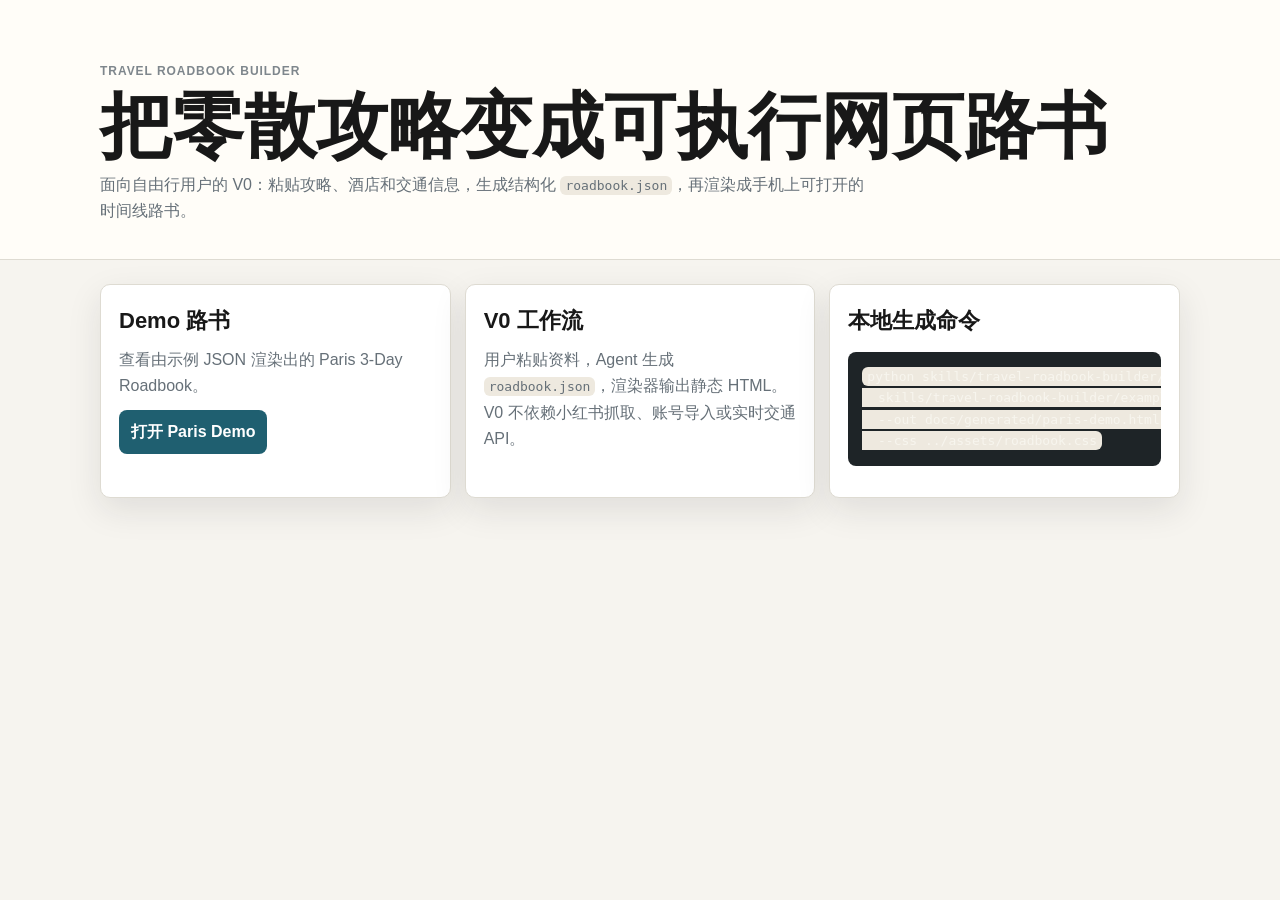
==== docs/index.html @ 4d2e2e79 "Build travel roadbook builder skill and static demo" ====
<!doctype html>
<html lang="zh-CN">
<head>
  <meta charset="utf-8">
  <meta name="viewport" content="width=device-width, initial-scale=1">
  <title>AI Travel Roadbook Builder</title>
  <link rel="stylesheet" href="assets/roadbook.css">
</head>
<body>
  <header class="hero landing-hero">
    <div>
      <p class="eyebrow">Travel Roadbook Builder</p>
      <h1>把零散攻略变成可执行网页路书</h1>
      <p>面向自由行用户的 V0：粘贴攻略、酒店和交通信息，生成结构化 <code>roadbook.json</code>，再渲染成手机上可打开的时间线路书。</p>
    </div>
  </header>
  <main class="landing-grid">
    <section class="landing-card">
      <h2>Demo 路书</h2>
      <p>查看由示例 JSON 渲染出的 Paris 3-Day Roadbook。</p>
      <a href="generated/paris-demo.html">打开 Paris Demo</a>
    </section>
    <section class="landing-card">
      <h2>V0 工作流</h2>
      <p>用户粘贴资料，Agent 生成 <code>roadbook.json</code>，渲染器输出静态 HTML。V0 不依赖小红书抓取、账号导入或实时交通 API。</p>
    </section>
    <section class="landing-card">
      <h2>本地生成命令</h2>
      <pre><code>python skills/travel-roadbook-builder/scripts/render_roadbook.py \
  skills/travel-roadbook-builder/examples/paris-roadbook.json \
  --out docs/generated/paris-demo.html \
  --css ../assets/roadbook.css</code></pre>
    </section>
  </main>
</body>
</html>
---- docs/assets/roadbook.css ----
:root{
  --bg:#f6f4ef;
  --panel:#fff;
  --ink:#181818;
  --muted:#667078;
  --line:#dedbd2;
  --accent:#1f5f70;
  --accent2:#9a5a38;
  --soft:#eef5f3;
  --shadow:0 12px 34px rgba(30,34,38,.10);
}
*{box-sizing:border-box}
body{margin:0;background:var(--bg);color:var(--ink);font-family:-apple-system,BlinkMacSystemFont,"Segoe UI",Arial,"PingFang SC","Microsoft YaHei",sans-serif;line-height:1.65}
a{color:inherit}
.topnav{position:sticky;top:0;z-index:20;display:flex;gap:8px;overflow-x:auto;padding:10px 14px;background:rgba(255,255,255,.92);backdrop-filter:blur(12px);border-bottom:1px solid var(--line)}
.topnav a{white-space:nowrap;text-decoration:none;border:1px solid var(--line);background:#fff;border-radius:999px;padding:7px 11px;font-size:13px;color:#273238;font-weight:700}
.hero{min-height:38vh;display:flex;align-items:end;color:white;background:linear-gradient(120deg,rgba(18,54,62,.94),rgba(154,90,56,.82)),url("https://images.unsplash.com/photo-1502602898657-3e91760cbb34?q=80&w=1800&auto=format&fit=crop");background-size:cover;background-position:center}
.hero>div{width:min(1120px,100%);margin:0 auto;padding:76px 20px 38px}
.eyebrow{text-transform:uppercase;letter-spacing:.08em;font-size:12px;font-weight:800;opacity:.84}
h1{margin:8px 0 10px;font-size:clamp(36px,7vw,72px);line-height:1;letter-spacing:0}
.hero p{max-width:780px;margin:8px 0 0;color:rgba(255,255,255,.9)}
.layout{width:min(1120px,100%);margin:0 auto;display:grid;grid-template-columns:320px 1fr;gap:18px;padding:24px 20px 64px}
.side-panel{position:sticky;top:58px;align-self:start;display:grid;gap:14px}
.summary{display:grid;gap:8px}
.summary div,.info-section,.warnings,.day-card{background:var(--panel);border:1px solid var(--line);border-radius:10px;box-shadow:var(--shadow)}
.summary div{padding:12px 14px}
.summary b{display:block;font-size:16px}
.summary span,.muted,.source{color:var(--muted);font-size:13px}
.info-section,.warnings{padding:14px}
.info-section h2,.warnings h2{margin:0 0 10px;font-size:17px}
.info-grid{display:grid;gap:10px}
.info-card{border-top:1px solid #eee9df;padding-top:10px}
.info-card:first-child{border-top:0;padding-top:0}
.info-card h3{margin:0;font-size:15px}
.info-card p{margin:4px 0}
.warnings ul{margin:0;padding-left:20px;color:var(--muted)}
.days{display:grid;gap:18px}
.day-card{overflow:hidden}
.day-head{padding:20px 22px 14px;border-bottom:1px solid var(--line);background:#fffdf8}
.day-head p{margin:0;color:var(--accent2);font-weight:800}
.day-head h2{margin:4px 0;font-size:26px}
.day-head span{color:var(--muted)}
.timeline{padding:10px 22px 8px}
.stop{display:grid;grid-template-columns:88px 1fr;gap:14px;padding:16px 0;border-bottom:1px dashed var(--line)}
.stop:last-child{border-bottom:0}
.time{font-weight:800;color:var(--accent2);font-size:13px}
.stop-title{display:flex;justify-content:space-between;gap:12px;align-items:start}
.stop h3{margin:0 0 4px;font-size:19px}
.stop p{margin:0 0 8px;color:var(--muted)}
.badges{display:flex;gap:6px;flex-wrap:wrap;justify-content:flex-end}
.badges span{font-size:12px;font-weight:800;color:#173f49;background:var(--soft);border:1px solid #d8e5e2;border-radius:999px;padding:4px 8px;white-space:nowrap}
.badges .must{color:#7b3c1f;background:#fbefe8;border-color:#ecd0c0}
.deadline{color:var(--accent2)!important;font-weight:800}
.fallback{color:#265c45!important}
.stop-links{display:flex;gap:8px;flex-wrap:wrap;margin-top:10px}
.stop-links a{font-size:13px;text-decoration:none;background:#f1f4f4;color:#173f49;border:1px solid #d9e4e6;border-radius:8px;padding:7px 10px;font-weight:700}
.source{margin-top:10px!important}
.landing-hero{min-height:auto;color:var(--ink);background:#fffdf8;border-bottom:1px solid var(--line)}
.landing-hero>div{padding:54px 20px 34px}
.landing-hero p{color:var(--muted)}
.landing-grid{width:min(1120px,100%);margin:0 auto;padding:24px 20px 70px;display:grid;grid-template-columns:repeat(auto-fit,minmax(260px,1fr));gap:14px}
.landing-card{background:var(--panel);border:1px solid var(--line);border-radius:10px;padding:18px;box-shadow:var(--shadow)}
.landing-card h2{margin:0 0 8px;font-size:22px}
.landing-card p{color:var(--muted);margin:0 0 10px}
.landing-card a{display:inline-flex;text-decoration:none;background:var(--accent);color:#fff;border-radius:8px;padding:9px 12px;font-weight:800}
code{background:#eee9df;border-radius:6px;padding:2px 5px}
pre{overflow:auto;background:#1e2427;color:#f7f5ee;border-radius:8px;padding:14px;font-size:13px}
@media(max-width:860px){
  .layout{grid-template-columns:1fr}
  .side-panel{position:relative;top:auto}
  .stop{grid-template-columns:1fr;gap:4px}
  .stop-title{display:block}
  .badges{justify-content:flex-start;margin:6px 0}
}
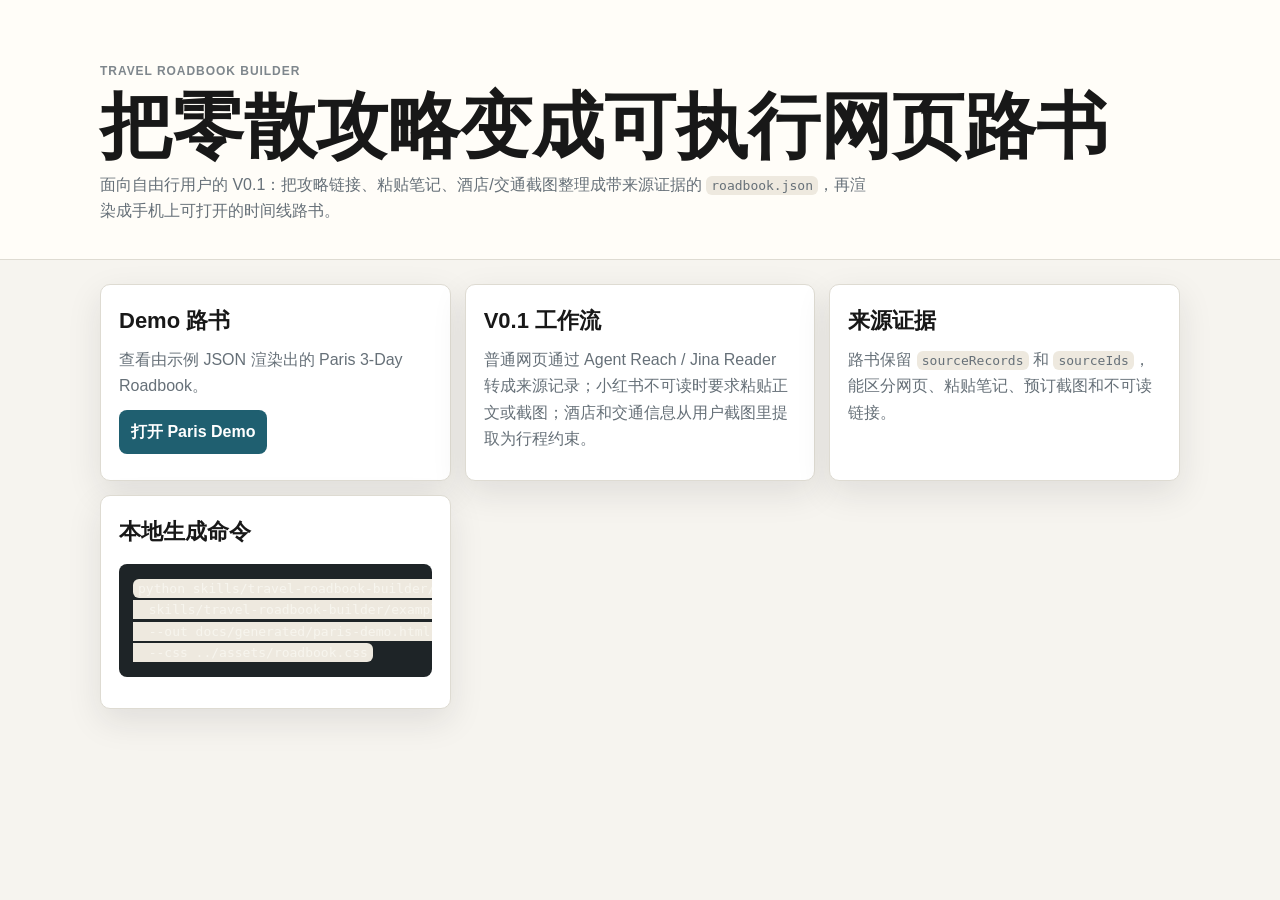
==== commit 9378132f: "feat: add agent reach source intake" ====
--- a/docs/index.html
+++ b/docs/index.html
@@ -11,7 +11,7 @@
     <div>
       <p class="eyebrow">Travel Roadbook Builder</p>
       <h1>把零散攻略变成可执行网页路书</h1>
-      <p>面向自由行用户的 V0：粘贴攻略、酒店和交通信息，生成结构化 <code>roadbook.json</code>，再渲染成手机上可打开的时间线路书。</p>
+      <p>面向自由行用户的 V0.1：把攻略链接、粘贴笔记、酒店/交通截图整理成带来源证据的 <code>roadbook.json</code>，再渲染成手机上可打开的时间线路书。</p>
     </div>
   </header>
   <main class="landing-grid">
@@ -21,8 +21,12 @@
       <a href="generated/paris-demo.html">打开 Paris Demo</a>
     </section>
     <section class="landing-card">
-      <h2>V0 工作流</h2>
-      <p>用户粘贴资料，Agent 生成 <code>roadbook.json</code>，渲染器输出静态 HTML。V0 不依赖小红书抓取、账号导入或实时交通 API。</p>
+      <h2>V0.1 工作流</h2>
+      <p>普通网页通过 Agent Reach / Jina Reader 转成来源记录；小红书不可读时要求粘贴正文或截图；酒店和交通信息从用户截图里提取为行程约束。</p>
+    </section>
+    <section class="landing-card">
+      <h2>来源证据</h2>
+      <p>路书保留 <code>sourceRecords</code> 和 <code>sourceIds</code>，能区分网页、粘贴笔记、预订截图和不可读链接。</p>
     </section>
     <section class="landing-card">
       <h2>本地生成命令</h2>
--- a/docs/assets/roadbook.css
+++ b/docs/assets/roadbook.css
@@ -33,6 +33,11 @@
 .info-card:first-child{border-top:0;padding-top:0}
 .info-card h3{margin:0;font-size:15px}
 .info-card p{margin:4px 0}
+.source-card{border-top:1px solid #eee9df;padding-top:10px}
+.source-card:first-child{border-top:0;padding-top:0}
+.source-card h3{margin:0;font-size:14px;line-height:1.35}
+.source-card p{margin:4px 0;font-size:13px;color:var(--muted)}
+.source-card a{display:inline-flex;margin-top:4px;text-decoration:none;color:#173f49;background:#f1f4f4;border:1px solid #d9e4e6;border-radius:8px;padding:5px 8px;font-size:12px;font-weight:800}
 .warnings ul{margin:0;padding-left:20px;color:var(--muted)}
 .days{display:grid;gap:18px}
 .day-card{overflow:hidden}
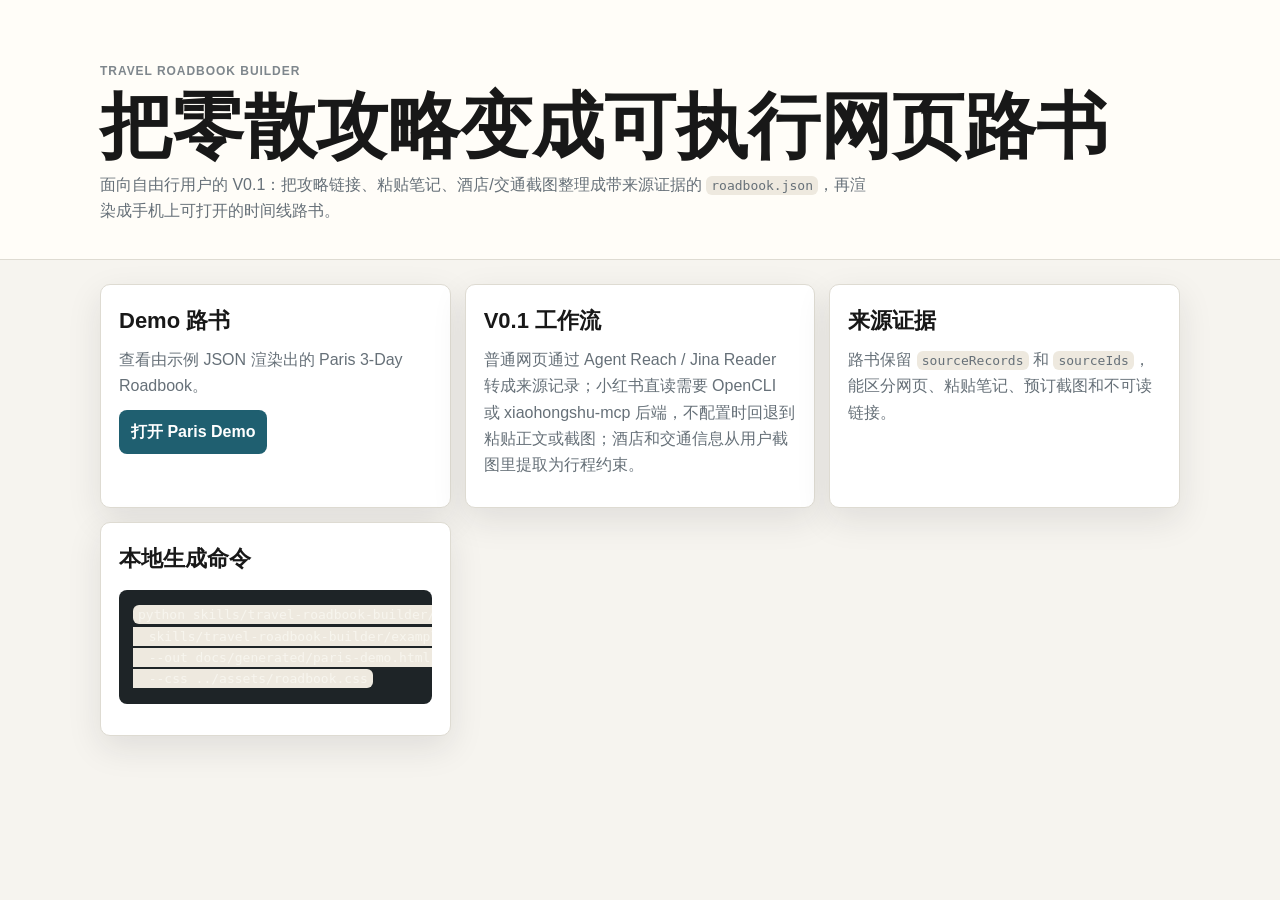
==== commit 2cb0b26f: "fix: gate xhs links on backend setup" ====
--- a/docs/index.html
+++ b/docs/index.html
@@ -22,7 +22,7 @@
     </section>
     <section class="landing-card">
       <h2>V0.1 工作流</h2>
-      <p>普通网页通过 Agent Reach / Jina Reader 转成来源记录；小红书不可读时要求粘贴正文或截图；酒店和交通信息从用户截图里提取为行程约束。</p>
+      <p>普通网页通过 Agent Reach / Jina Reader 转成来源记录；小红书直读需要 OpenCLI 或 xiaohongshu-mcp 后端，不配置时回退到粘贴正文或截图；酒店和交通信息从用户截图里提取为行程约束。</p>
     </section>
     <section class="landing-card">
       <h2>来源证据</h2>
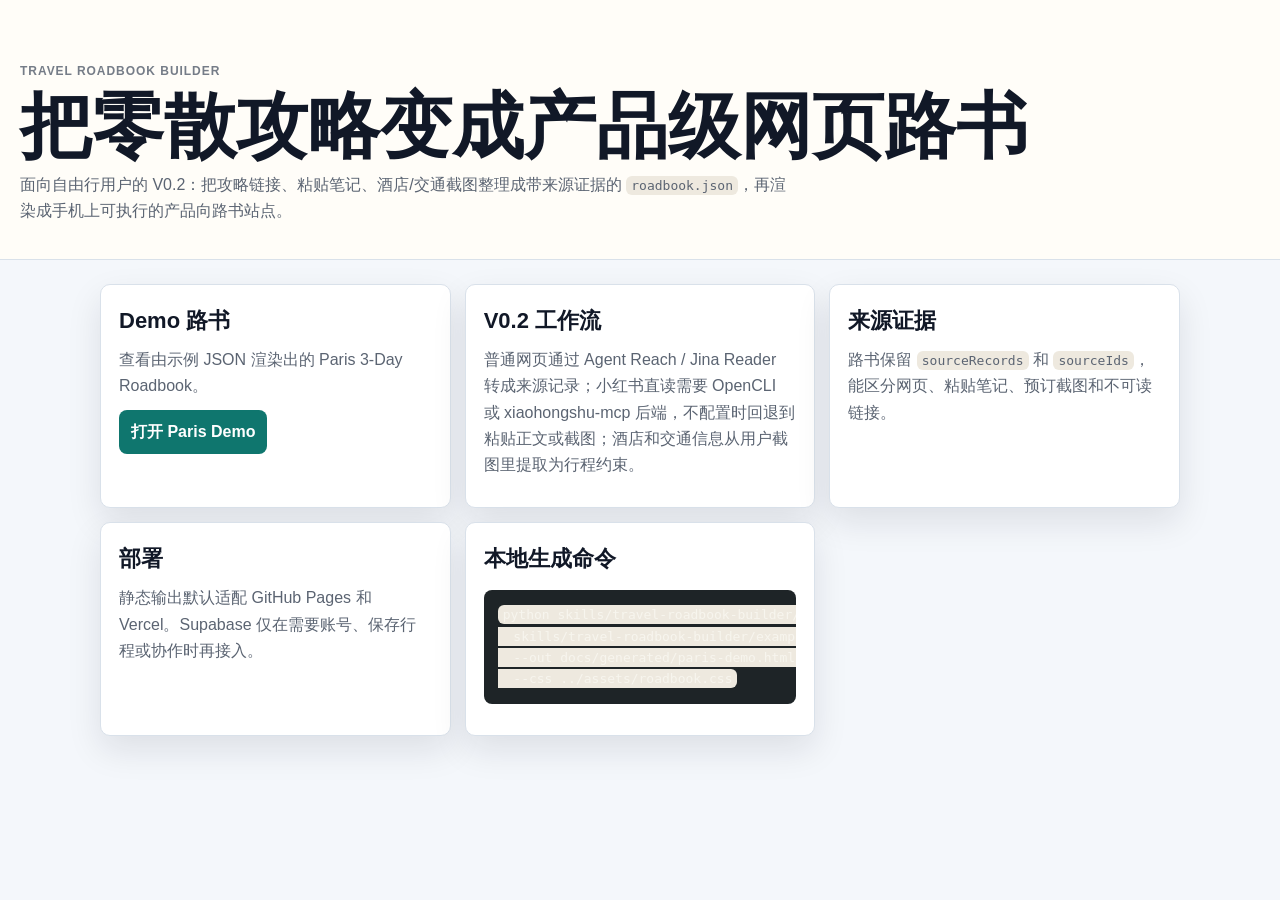
==== commit 858ba4e4: "feat: render product-style roadbook site" ====
--- a/docs/index.html
+++ b/docs/index.html
@@ -10,8 +10,8 @@
   <header class="hero landing-hero">
     <div>
       <p class="eyebrow">Travel Roadbook Builder</p>
-      <h1>把零散攻略变成可执行网页路书</h1>
-      <p>面向自由行用户的 V0.1：把攻略链接、粘贴笔记、酒店/交通截图整理成带来源证据的 <code>roadbook.json</code>，再渲染成手机上可打开的时间线路书。</p>
+      <h1>把零散攻略变成产品级网页路书</h1>
+      <p>面向自由行用户的 V0.2：把攻略链接、粘贴笔记、酒店/交通截图整理成带来源证据的 <code>roadbook.json</code>，再渲染成手机上可执行的产品向路书站点。</p>
     </div>
   </header>
   <main class="landing-grid">
@@ -21,12 +21,16 @@
       <a href="generated/paris-demo.html">打开 Paris Demo</a>
     </section>
     <section class="landing-card">
-      <h2>V0.1 工作流</h2>
+      <h2>V0.2 工作流</h2>
       <p>普通网页通过 Agent Reach / Jina Reader 转成来源记录；小红书直读需要 OpenCLI 或 xiaohongshu-mcp 后端，不配置时回退到粘贴正文或截图；酒店和交通信息从用户截图里提取为行程约束。</p>
     </section>
     <section class="landing-card">
       <h2>来源证据</h2>
       <p>路书保留 <code>sourceRecords</code> 和 <code>sourceIds</code>，能区分网页、粘贴笔记、预订截图和不可读链接。</p>
+    </section>
+    <section class="landing-card">
+      <h2>部署</h2>
+      <p>静态输出默认适配 GitHub Pages 和 Vercel。Supabase 仅在需要账号、保存行程或协作时再接入。</p>
     </section>
     <section class="landing-card">
       <h2>本地生成命令</h2>
--- a/docs/assets/roadbook.css
+++ b/docs/assets/roadbook.css
@@ -1,28 +1,40 @@
 :root{
-  --bg:#f6f4ef;
+  --bg:#f4f7fb;
   --panel:#fff;
-  --ink:#181818;
-  --muted:#667078;
-  --line:#dedbd2;
-  --accent:#1f5f70;
-  --accent2:#9a5a38;
-  --soft:#eef5f3;
-  --shadow:0 12px 34px rgba(30,34,38,.10);
+  --ink:#111827;
+  --muted:#5b6472;
+  --line:#d9e1ea;
+  --accent:#0f766e;
+  --accent2:#d15b3f;
+  --soft:#eaf7f5;
+  --shadow:0 14px 34px rgba(17,24,39,.10);
 }
 *{box-sizing:border-box}
 body{margin:0;background:var(--bg);color:var(--ink);font-family:-apple-system,BlinkMacSystemFont,"Segoe UI",Arial,"PingFang SC","Microsoft YaHei",sans-serif;line-height:1.65}
 a{color:inherit}
-.topnav{position:sticky;top:0;z-index:20;display:flex;gap:8px;overflow-x:auto;padding:10px 14px;background:rgba(255,255,255,.92);backdrop-filter:blur(12px);border-bottom:1px solid var(--line)}
-.topnav a{white-space:nowrap;text-decoration:none;border:1px solid var(--line);background:#fff;border-radius:999px;padding:7px 11px;font-size:13px;color:#273238;font-weight:700}
-.hero{min-height:38vh;display:flex;align-items:end;color:white;background:linear-gradient(120deg,rgba(18,54,62,.94),rgba(154,90,56,.82)),url("https://images.unsplash.com/photo-1502602898657-3e91760cbb34?q=80&w=1800&auto=format&fit=crop");background-size:cover;background-position:center}
-.hero>div{width:min(1120px,100%);margin:0 auto;padding:76px 20px 38px}
+.topnav{position:sticky;top:0;z-index:20;display:flex;align-items:center;justify-content:space-between;gap:14px;overflow-x:auto;padding:10px 14px;background:rgba(255,255,255,.94);backdrop-filter:blur(12px);border-bottom:1px solid var(--line)}
+.topnav a{white-space:nowrap;text-decoration:none;border:1px solid var(--line);background:#fff;border-radius:8px;padding:7px 11px;font-size:13px;color:#273238;font-weight:700}
+.brand{border-color:#143b48!important;background:#143b48!important;color:#fff!important}
+.nav-links{display:flex;gap:8px;overflow-x:auto}
+.hero{min-height:38vh;display:flex;align-items:end;color:white;background:linear-gradient(120deg,rgba(10,31,45,.92),rgba(15,118,110,.72)),url("https://images.unsplash.com/photo-1502602898657-3e91760cbb34?q=80&w=1800&auto=format&fit=crop");background-size:cover;background-position:center}
+.product-hero{min-height:58vh;display:grid;grid-template-columns:minmax(0,1fr) 360px;gap:24px;align-items:end;padding:86px max(20px,calc((100vw - 1120px)/2)) 38px}
+.hero-copy{max-width:760px}
 .eyebrow{text-transform:uppercase;letter-spacing:.08em;font-size:12px;font-weight:800;opacity:.84}
 h1{margin:8px 0 10px;font-size:clamp(36px,7vw,72px);line-height:1;letter-spacing:0}
 .hero p{max-width:780px;margin:8px 0 0;color:rgba(255,255,255,.9)}
+.hero-subtitle{font-size:18px;font-weight:700}
+.hero-actions{display:flex;gap:10px;flex-wrap:wrap;margin-top:22px}
+.button{display:inline-flex;align-items:center;text-decoration:none;border-radius:8px;padding:10px 13px;font-weight:800}
+.button.primary{background:#fff;color:#12313c}
+.button.ghost{border:1px solid rgba(255,255,255,.55);color:#fff;background:rgba(255,255,255,.10)}
+.hero-metrics{display:grid;grid-template-columns:1fr 1fr;gap:10px}
+.hero-metrics div{background:rgba(255,255,255,.14);border:1px solid rgba(255,255,255,.25);border-radius:8px;padding:14px;backdrop-filter:blur(12px)}
+.hero-metrics b{display:block;font-size:18px}
+.hero-metrics span{font-size:12px;color:rgba(255,255,255,.78);font-weight:800}
 .layout{width:min(1120px,100%);margin:0 auto;display:grid;grid-template-columns:320px 1fr;gap:18px;padding:24px 20px 64px}
 .side-panel{position:sticky;top:58px;align-self:start;display:grid;gap:14px}
 .summary{display:grid;gap:8px}
-.summary div,.info-section,.warnings,.day-card{background:var(--panel);border:1px solid var(--line);border-radius:10px;box-shadow:var(--shadow)}
+.summary div,.info-section,.warnings,.day-card,.product-intro{background:var(--panel);border:1px solid var(--line);border-radius:8px;box-shadow:var(--shadow)}
 .summary div{padding:12px 14px}
 .summary b{display:block;font-size:16px}
 .summary span,.muted,.source{color:var(--muted);font-size:13px}
@@ -40,6 +52,12 @@
 .source-card a{display:inline-flex;margin-top:4px;text-decoration:none;color:#173f49;background:#f1f4f4;border:1px solid #d9e4e6;border-radius:8px;padding:5px 8px;font-size:12px;font-weight:800}
 .warnings ul{margin:0;padding-left:20px;color:var(--muted)}
 .days{display:grid;gap:18px}
+.product-intro{display:grid;grid-template-columns:minmax(0,1fr) auto;gap:16px;align-items:end;padding:20px 22px}
+.product-intro h2{margin:4px 0 8px;font-size:28px;line-height:1.15}
+.product-intro p{margin:0;color:var(--muted)}
+.product-intro .eyebrow{color:var(--accent);opacity:1;margin:0}
+.status-strip{display:flex;gap:8px;flex-wrap:wrap;justify-content:flex-end}
+.status-strip span{border:1px solid #cdd8e3;border-radius:8px;padding:8px 10px;font-size:13px;font-weight:800;background:#f8fafc}
 .day-card{overflow:hidden}
 .day-head{padding:20px 22px 14px;border-bottom:1px solid var(--line);background:#fffdf8}
 .day-head p{margin:0;color:var(--accent2);font-weight:800}
@@ -70,9 +88,14 @@
 .landing-card a{display:inline-flex;text-decoration:none;background:var(--accent);color:#fff;border-radius:8px;padding:9px 12px;font-weight:800}
 code{background:#eee9df;border-radius:6px;padding:2px 5px}
 pre{overflow:auto;background:#1e2427;color:#f7f5ee;border-radius:8px;padding:14px;font-size:13px}
+.site-footer{width:min(1120px,100%);margin:0 auto;padding:0 20px 46px;color:var(--muted);font-size:13px}
 @media(max-width:860px){
+  .product-hero{grid-template-columns:1fr;min-height:62vh}
+  .hero-metrics{grid-template-columns:1fr 1fr}
   .layout{grid-template-columns:1fr}
   .side-panel{position:relative;top:auto}
+  .product-intro{grid-template-columns:1fr}
+  .status-strip{justify-content:flex-start}
   .stop{grid-template-columns:1fr;gap:4px}
   .stop-title{display:block}
   .badges{justify-content:flex-start;margin:6px 0}
